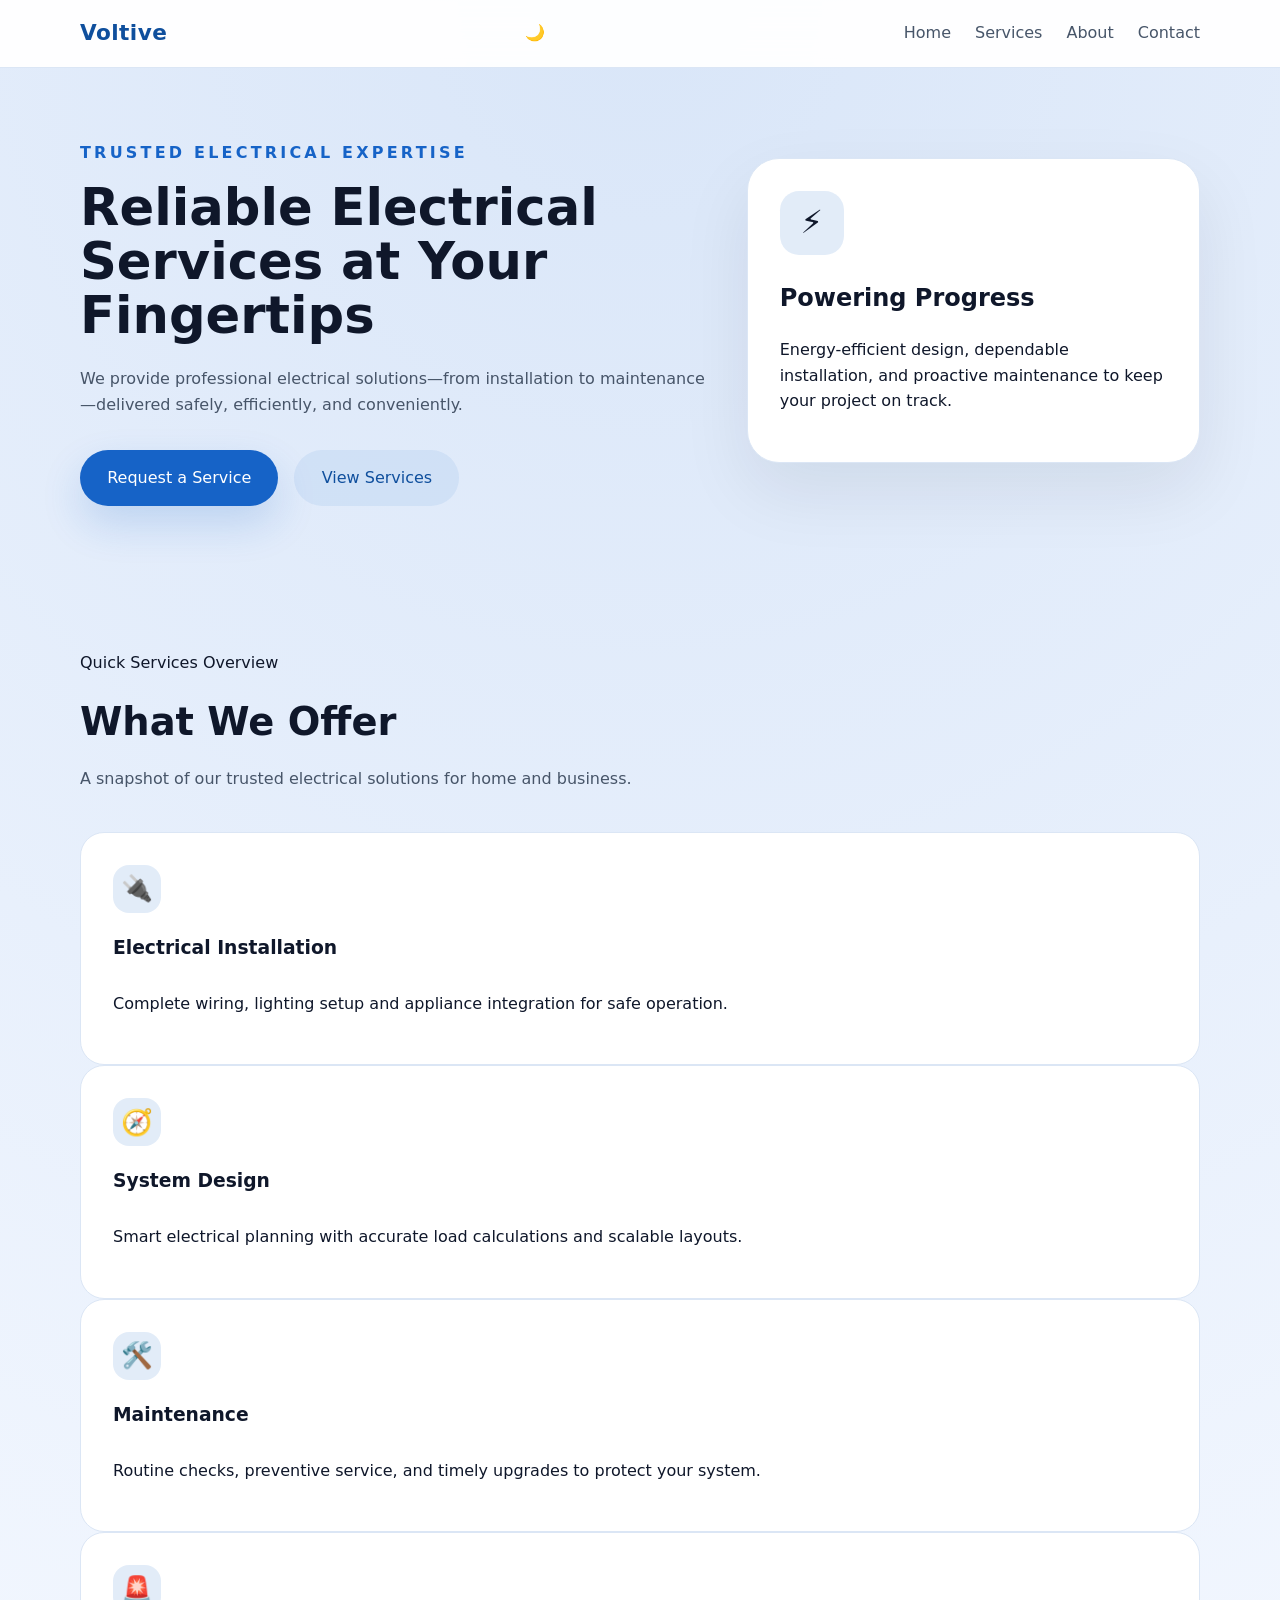
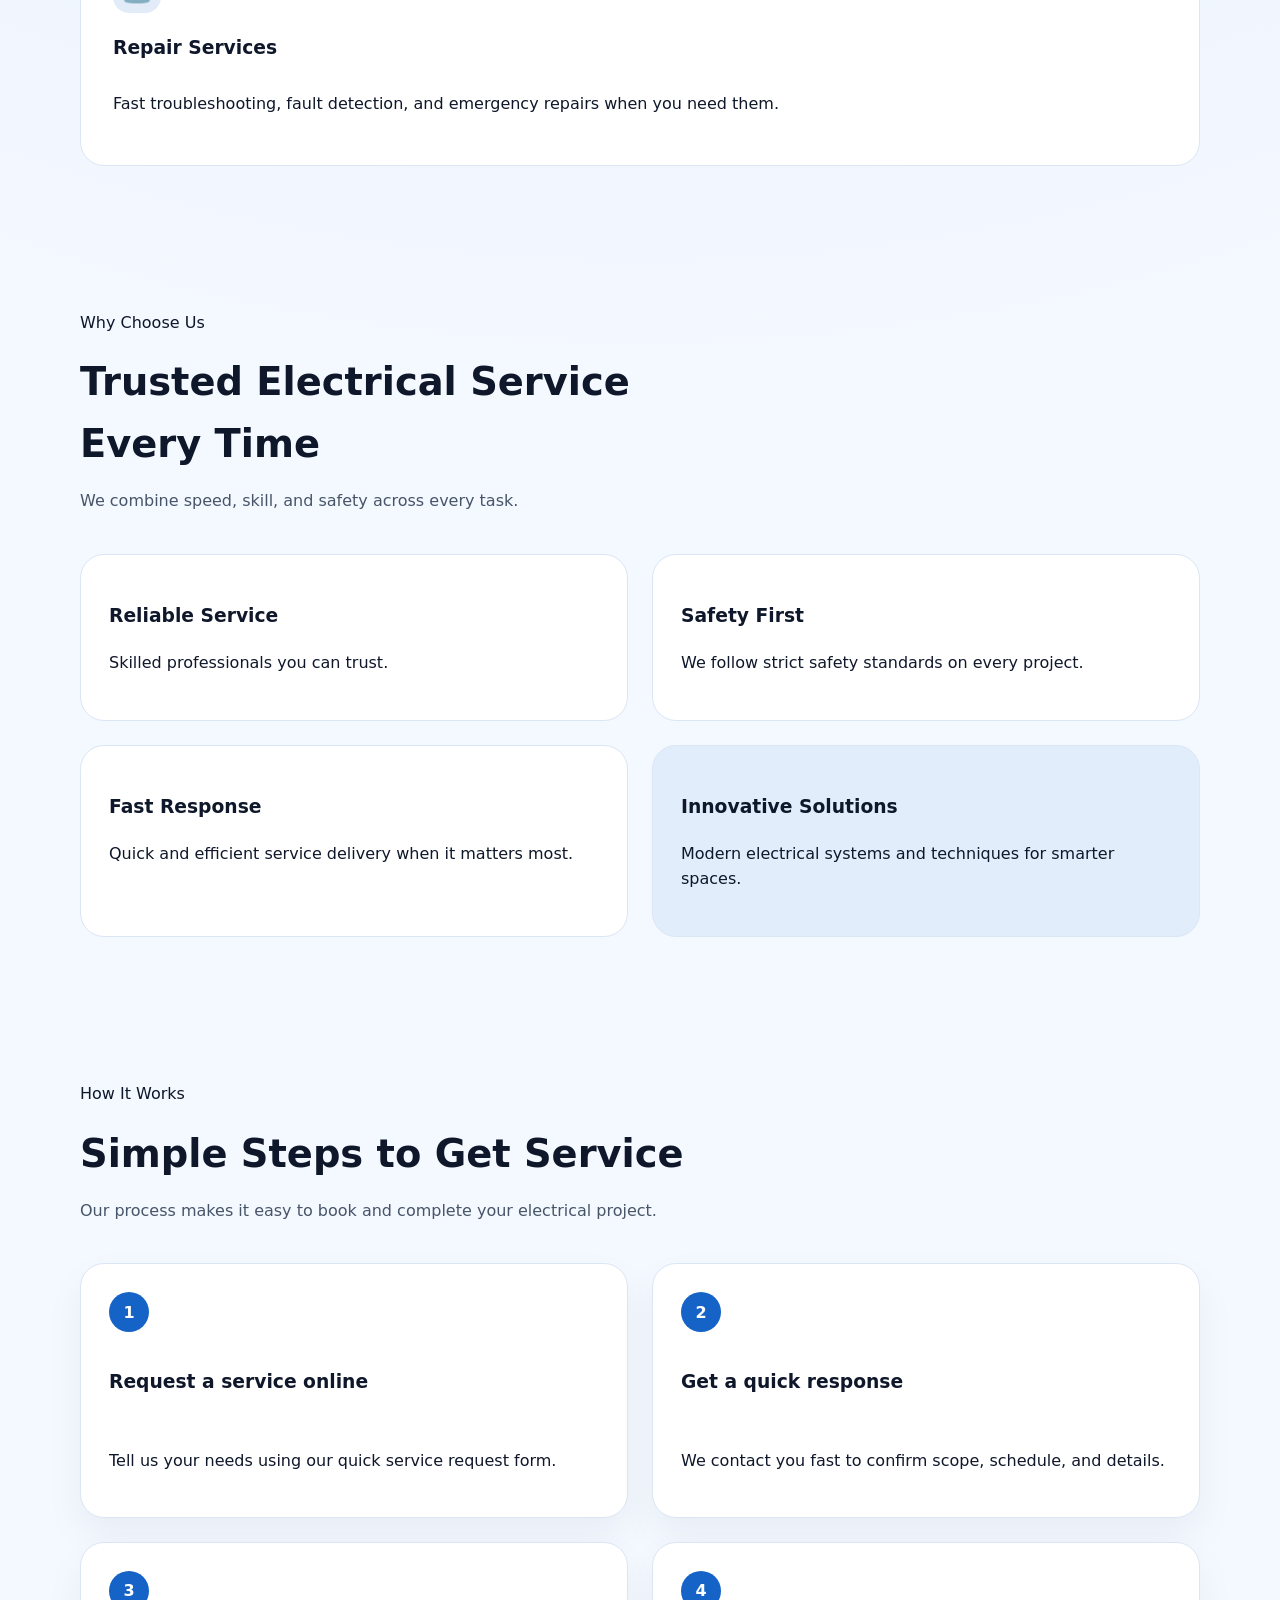
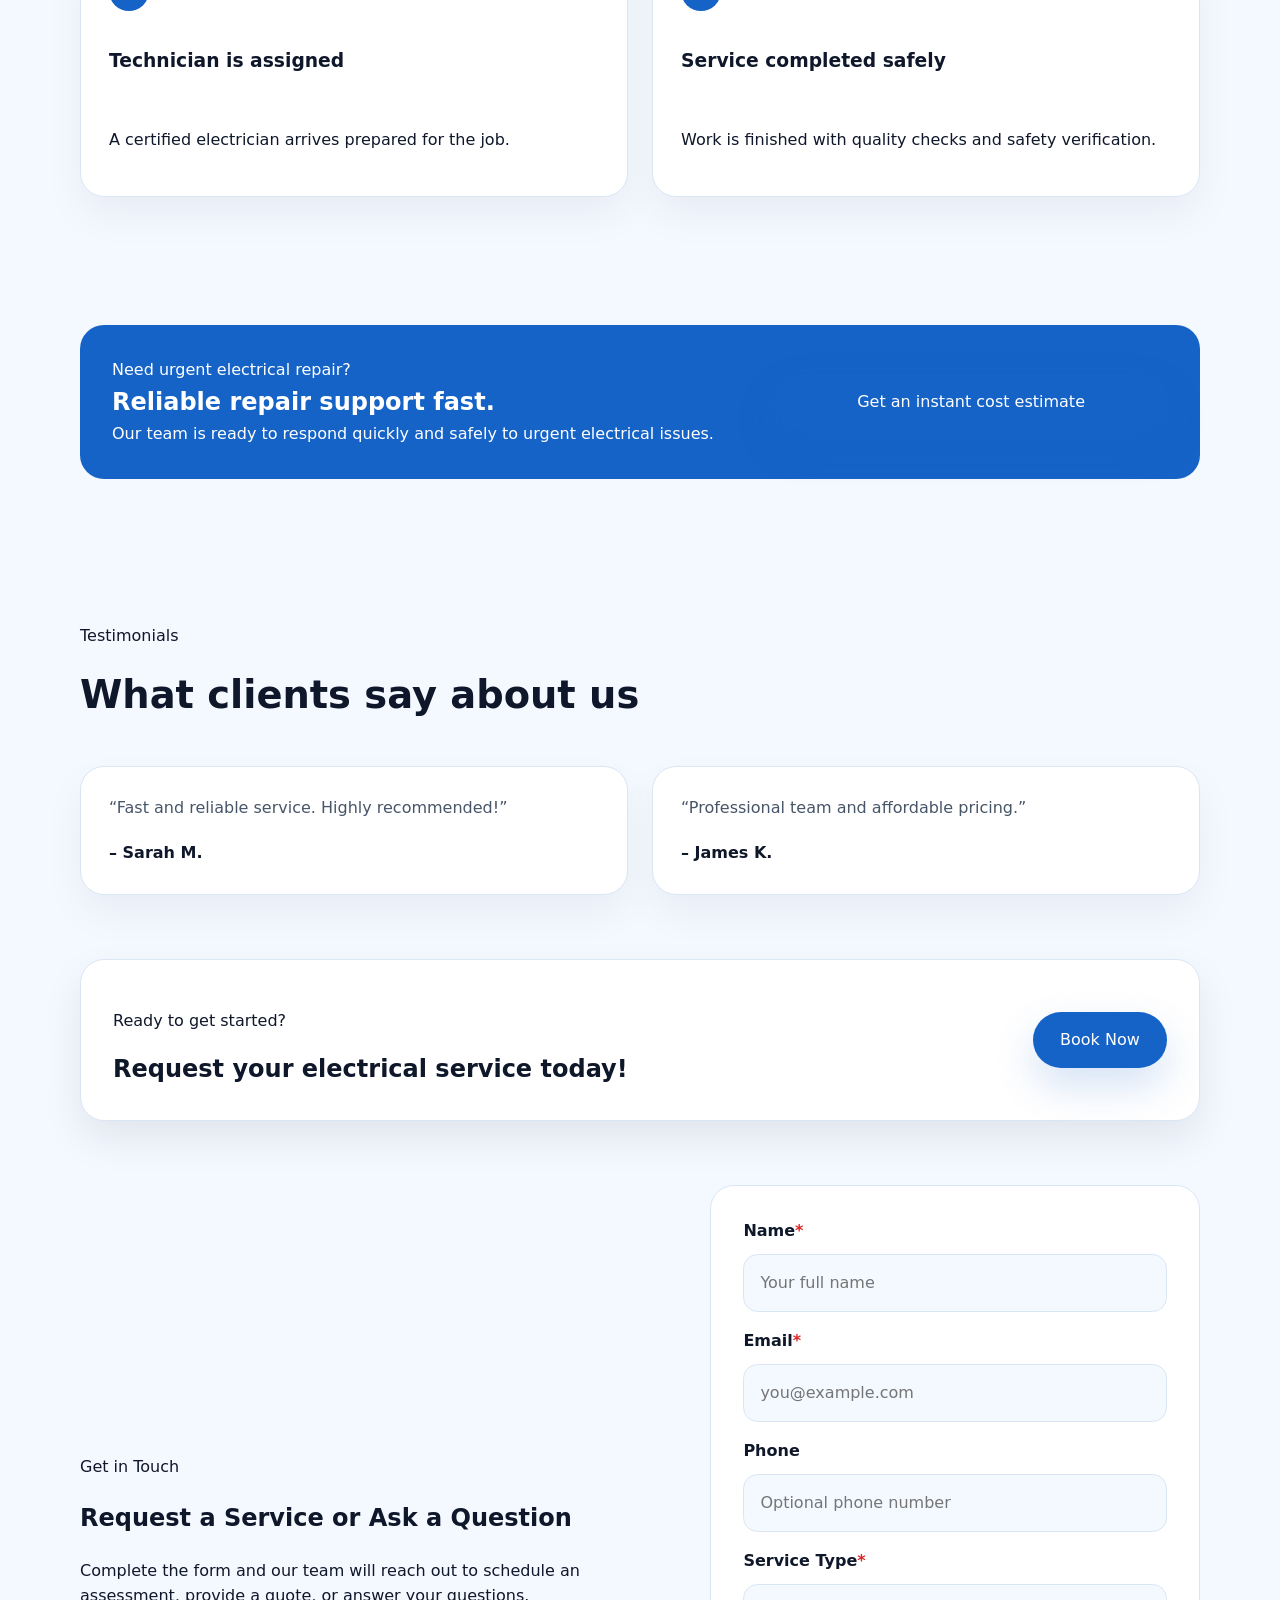
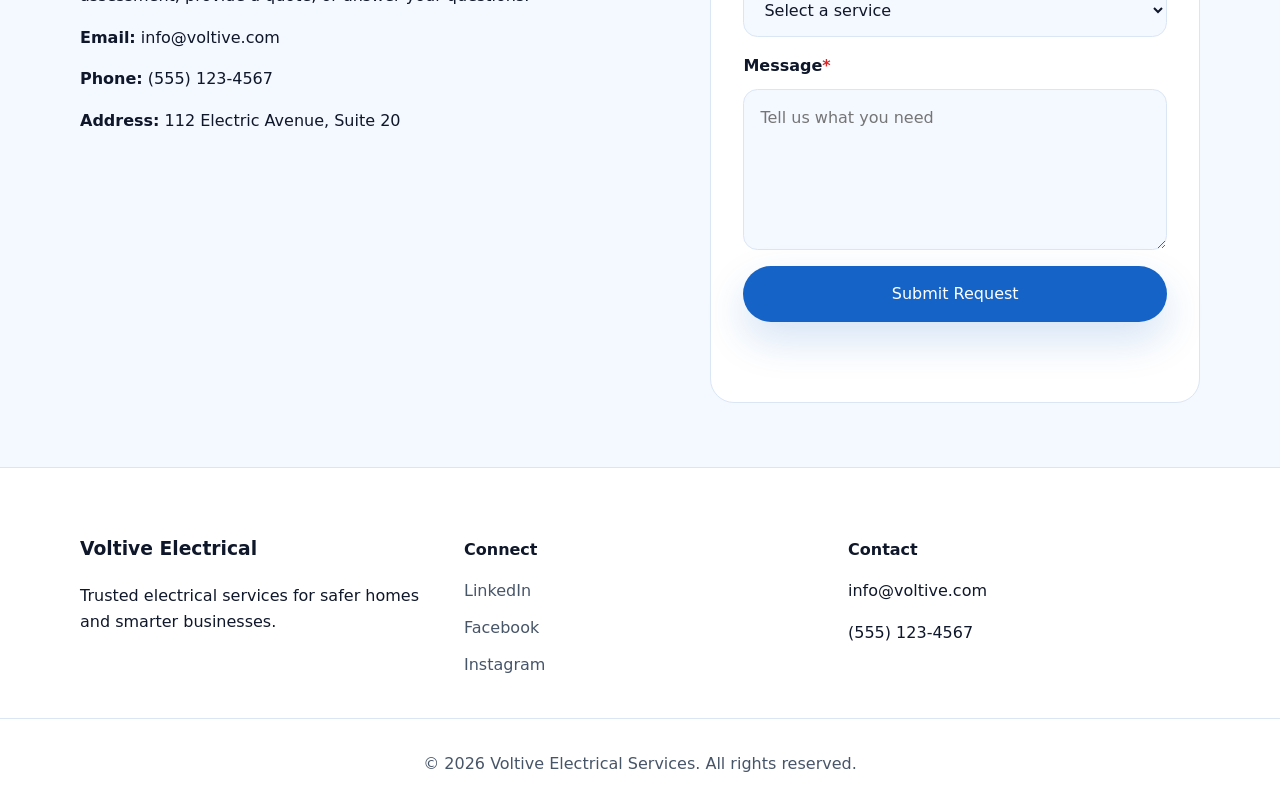
==== index.html @ a4b1122a "Add files via upload" ====
<!DOCTYPE html>
<html lang="en">
<head>
  <meta charset="UTF-8" />
  <meta name="viewport" content="width=device-width, initial-scale=1.0" />
  <title>Voltive Electrical Services</title>
  <link rel="stylesheet" href="styles.css" />
</head>
<body>
  <header class="site-header" id="home">
    <div class="container header-inner">
      <a href="#home" class="brand">Voltive</a>
      <button class="theme-toggle" id="themeToggle" aria-label="Toggle theme">🌙</button>
      <button class="menu-toggle" id="mobileMenuToggle" aria-label="Open navigation">
        <span></span><span></span><span></span>
      </button>
      <nav class="site-nav" id="siteNav">
        <a href="index.html#home">Home</a>
        <a href="services.html">Services</a>
        <a href="about.html">About</a>
        <a href="index.html#contact">Contact</a>
      </nav>
    </div>
  </header>

  <main>
    <section class="hero section" aria-labelledby="hero-title">
      <div class="container hero-grid">
        <div class="hero-copy">
          <p class="eyebrow">Trusted Electrical Expertise</p>
          <h1 id="hero-title">Reliable Electrical Services at Your Fingertips</h1>
          <p>We provide professional electrical solutions—from installation to maintenance—delivered safely, efficiently, and conveniently.</p>
          <div class="hero-actions">
            <a class="button primary" href="#contact">Request a Service</a>
            <a class="button secondary" href="services.html">View Services</a>
          </div>
        </div>
        <div class="hero-visual">
          <div class="hero-card">
            <div class="hero-icon">⚡</div>
            <h2>Powering Progress</h2>
            <p>Energy-efficient design, dependable installation, and proactive maintenance to keep your project on track.</p>
          </div>
        </div>
      </div>
    </section>

    <section class="section quick-services" aria-labelledby="quick-services-title">
      <div class="container">
        <div class="section-header">
          <p class="eyebrow">Quick Services Overview</p>
          <h2 id="quick-services-title">What We Offer</h2>
          <p class="section-intro">A snapshot of our trusted electrical solutions for home and business.</p>
        </div>
        <div class="service-grid">
          <article class="service-card">
            <div class="service-icon">🔌</div>
            <h3>Electrical Installation</h3>
            <p>Complete wiring, lighting setup and appliance integration for safe operation.</p>
          </article>
          <article class="service-card">
            <div class="service-icon">🧭</div>
            <h3>System Design</h3>
            <p>Smart electrical planning with accurate load calculations and scalable layouts.</p>
          </article>
          <article class="service-card">
            <div class="service-icon">🛠️</div>
            <h3>Maintenance</h3>
            <p>Routine checks, preventive service, and timely upgrades to protect your system.</p>
          </article>
          <article class="service-card">
            <div class="service-icon">🚨</div>
            <h3>Repair Services</h3>
            <p>Fast troubleshooting, fault detection, and emergency repairs when you need them.</p>
          </article>
        </div>
      </div>
    </section>

    <section class="section why-choose" aria-labelledby="why-choose-title">
      <div class="container">
        <div class="section-header">
          <p class="eyebrow">Why Choose Us</p>
          <h2 id="why-choose-title">Trusted Electrical Service Every Time</h2>
          <p class="section-intro">We combine speed, skill, and safety across every task.</p>
        </div>
        <div class="choose-grid">
          <article class="feature-card">
            <h3>Reliable Service</h3>
            <p>Skilled professionals you can trust.</p>
          </article>
          <article class="feature-card">
            <h3>Safety First</h3>
            <p>We follow strict safety standards on every project.</p>
          </article>
          <article class="feature-card">
            <h3>Fast Response</h3>
            <p>Quick and efficient service delivery when it matters most.</p>
          </article>
          <article class="feature-card feature-card-alt">
            <h3>Innovative Solutions</h3>
            <p>Modern electrical systems and techniques for smarter spaces.</p>
          </article>
        </div>
      </div>
    </section>

    <section class="section how-it-works" aria-labelledby="how-it-works-title">
      <div class="container">
        <div class="section-header">
          <p class="eyebrow">How It Works</p>
          <h2 id="how-it-works-title">Simple Steps to Get Service</h2>
          <p class="section-intro">Our process makes it easy to book and complete your electrical project.</p>
        </div>
        <div class="steps-grid">
          <article class="step-card">
            <span class="step-number">1</span>
            <h3>Request a service online</h3>
            <p>Tell us your needs using our quick service request form.</p>
          </article>
          <article class="step-card">
            <span class="step-number">2</span>
            <h3>Get a quick response</h3>
            <p>We contact you fast to confirm scope, schedule, and details.</p>
          </article>
          <article class="step-card">
            <span class="step-number">3</span>
            <h3>Technician is assigned</h3>
            <p>A certified electrician arrives prepared for the job.</p>
          </article>
          <article class="step-card">
            <span class="step-number">4</span>
            <h3>Service completed safely</h3>
            <p>Work is finished with quality checks and safety verification.</p>
          </article>
        </div>
      </div>
    </section>

    <section class="section spotlight" aria-labelledby="spotlight-title">
      <div class="container spotlight-panel">
        <div>
          <p class="eyebrow">Need urgent electrical repair?</p>
          <h2 id="spotlight-title">Reliable repair support fast.</h2>
          <p>Our team is ready to respond quickly and safely to urgent electrical issues.</p>
        </div>
        <a class="button primary" href="services.html#estimate">Get an instant cost estimate</a>
      </div>
    </section>

    <section class="section testimonials" aria-labelledby="testimonials-title">
      <div class="container">
        <div class="section-header">
          <p class="eyebrow">Testimonials</p>
          <h2 id="testimonials-title">What clients say about us</h2>
        </div>
        <div class="testimonial-grid">
          <article class="testimonial-card">
            <p>“Fast and reliable service. Highly recommended!”</p>
            <span>– Sarah M.</span>
          </article>
          <article class="testimonial-card">
            <p>“Professional team and affordable pricing.”</p>
            <span>– James K.</span>
          </article>
        </div>
      </div>
    </section>

    <section class="section cta-banner" aria-labelledby="cta-title">
      <div class="container cta-card">
        <div>
          <p class="eyebrow">Ready to get started?</p>
          <h2 id="cta-title">Request your electrical service today!</h2>
        </div>
        <a class="button primary" href="#contact">Book Now</a>
      </div>
    </section>

    <section class="section contact" id="contact" aria-labelledby="contact-title">
      <div class="container contact-grid">
        <div class="contact-copy">
          <p class="eyebrow">Get in Touch</p>
          <h2 id="contact-title">Request a Service or Ask a Question</h2>
          <p>Complete the form and our team will reach out to schedule an assessment, provide a quote, or answer your questions.</p>
          <div class="contact-info-panel">
            <p><strong>Email:</strong> info@voltive.com</p>
            <p><strong>Phone:</strong> (555) 123-4567</p>
            <p><strong>Address:</strong> 112 Electric Avenue, Suite 20</p>
          </div>
        </div>
        <form class="contact-form" id="serviceForm" novalidate>
          <div class="form-group">
            <label for="name">Name<span>*</span></label>
            <input type="text" id="name" name="name" placeholder="Your full name" required />
          </div>
          <div class="form-group">
            <label for="email">Email<span>*</span></label>
            <input type="email" id="email" name="email" placeholder="you@example.com" required />
          </div>
          <div class="form-group">
            <label for="phone">Phone</label>
            <input type="tel" id="phone" name="phone" placeholder="Optional phone number" />
          </div>
          <div class="form-group">
            <label for="service">Service Type<span>*</span></label>
            <select id="service" name="service" required>
              <option value="">Select a service</option>
              <option value="installation">Electrical Installation</option>
              <option value="design">System Design</option>
              <option value="maintenance">Maintenance</option>
              <option value="repair">Repair Services</option>
            </select>
          </div>
          <div class="form-group">
            <label for="message">Message<span>*</span></label>
            <textarea id="message" name="message" rows="5" placeholder="Tell us what you need" required></textarea>
          </div>
          <button class="button primary" type="submit">Submit Request</button>
          <div class="form-feedback" id="formFeedback" aria-live="polite"></div>
        </form>
      </div>
    </section>
  </main>

  <footer class="site-footer">
    <div class="container footer-grid">
      <div>
        <h3>Voltive Electrical</h3>
        <p>Trusted electrical services for safer homes and smarter businesses.</p>
      </div>
      <div>
        <h4>Connect</h4>
        <p class="social-links">
          <a href="#">LinkedIn</a>
          <a href="#">Facebook</a>
          <a href="#">Instagram</a>
        </p>
      </div>
      <div>
        <h4>Contact</h4>
        <p>info@voltive.com</p>
        <p>(555) 123-4567</p>
      </div>
    </div>
    <div class="footer-bar">
      <p>© 2026 Voltive Electrical Services. All rights reserved.</p>
    </div>
  </footer>

  <script src="script.js"></script>
</body>
</html>
---- styles.css ----
:root {
  --bg: #f4f8ff;
  --surface: #ffffff;
  --text: #0f172a;
  --text-secondary: #475569;
  --brand: #1663c7;
  --brand-dark: #0f4f9d;
  --border: #dbe6f5;
  --shadow: rgba(15, 23, 42, 0.08);
  --accent: #0284c7;
  --danger: #dc2626;
  --success: #16a34a;
}

[data-theme="dark"] {
  --bg: #061426;
  --surface: #0f172a;
  --text: #e2e8f0;
  --text-secondary: #94a3b8;
  --brand: #60a5fa;
  --brand-dark: #1e40af;
  --border: rgba(148, 163, 184, 0.2);
  --shadow: rgba(0, 0, 0, 0.35);
  --accent: #38bdf8;
}

* {
  box-sizing: border-box;
}

html {
  scroll-behavior: smooth;
}

body {
  margin: 0;
  font-family: Inter, system-ui, -apple-system, BlinkMacSystemFont, "Segoe UI", sans-serif;
  background: radial-gradient(circle at top, rgba(22, 99, 199, 0.12), transparent 35%), var(--bg);
  color: var(--text);
  line-height: 1.6;
}

img {
  max-width: 100%;
  display: block;
}

button,
input,
select,
textarea {
  font: inherit;
}

a {
  color: inherit;
  text-decoration: none;
}

.container {
  width: min(1120px, calc(100% - 2rem));
  margin: 0 auto;
}

.section {
  padding: 4rem 0;
}

.site-header {
  position: sticky;
  top: 0;
  z-index: 20;
  background: rgba(255, 255, 255, 0.95);
  border-bottom: 1px solid var(--border);
  backdrop-filter: blur(14px);
}

[data-theme="dark"] .site-header {
  background: rgba(5, 18, 39, 0.95);
}

.header-inner {
  display: flex;
  align-items: center;
  justify-content: space-between;
  gap: 1rem;
  padding: 1rem 0;
}

.brand {
  font-size: 1.35rem;
  font-weight: 700;
  letter-spacing: 0.02em;
  color: var(--brand-dark);
}

.theme-toggle,
.menu-toggle {
  border: none;
  background: transparent;
  color: var(--text);
  cursor: pointer;
}

.menu-toggle {
  display: none;
  flex-direction: column;
  justify-content: space-between;
  width: 1.35rem;
  height: 1.1rem;
}

.menu-toggle span {
  display: block;
  height: 0.18rem;
  border-radius: 999px;
  background: var(--text);
}

.site-nav {
  display: flex;
  align-items: center;
  gap: 1.5rem;
}

.site-nav a {
  color: var(--text-secondary);
  font-weight: 500;
  transition: color 0.25s ease;
}

.site-nav a:hover,
.site-nav a:focus-visible {
  color: var(--brand);
}

.hero {
  padding-top: 3rem;
}

.hero-grid {
  display: grid;
  grid-template-columns: 1.4fr 1fr;
  gap: 2rem;
  align-items: center;
}

.hero-copy .eyebrow {
  text-transform: uppercase;
  letter-spacing: 0.2em;
  font-weight: 700;
  color: var(--brand);
  margin-bottom: 1rem;
}

.hero-copy h1 {
  margin: 0;
  font-size: clamp(2.4rem, 4vw, 3.8rem);
  line-height: 1.05;
}

.hero-copy p {
  max-width: 40rem;
  margin-top: 1.5rem;
  color: var(--text-secondary);
}

.hero-actions {
  display: flex;
  flex-wrap: wrap;
  gap: 1rem;
  margin-top: 2rem;
}

.button {
  display: inline-flex;
  align-items: center;
  justify-content: center;
  border: none;
  border-radius: 999px;
  padding: 0.95rem 1.7rem;
  cursor: pointer;
  transition: transform 0.2s ease, box-shadow 0.2s ease, background-color 0.2s ease;
}

.button:hover,
.button:focus-visible {
  transform: translateY(-1px);
}

.button.primary {
  color: #ffffff;
  background: var(--brand);
  box-shadow: 0 18px 40px rgba(22, 99, 199, 0.18);
}

.button.secondary {
  color: var(--brand-dark);
  background: rgba(22, 99, 199, 0.08);
}

.hero-visual {
  display: flex;
  justify-content: flex-end;
}

.hero-card {
  background: var(--surface);
  border: 1px solid var(--border);
  box-shadow: 0 28px 70px var(--shadow);
  border-radius: 2rem;
  padding: 2rem;
}

.hero-icon {
  width: 4rem;
  height: 4rem;
  border-radius: 1.2rem;
  display: grid;
  place-items: center;
  background: rgba(22, 99, 199, 0.12);
  font-size: 2rem;
  margin-bottom: 1.5rem;
}

.section-header {
  max-width: 40rem;
  margin-bottom: 2.5rem;
}

.section-header h2 {
  margin: 0.75rem 0 0;
  font-size: clamp(2rem, 3vw, 2.8rem);
}

.services .service-grid {
  display: grid;
  grid-template-columns: repeat(2, minmax(0, 1fr));
  gap: 1.5rem;
}

.service-card {
  background: var(--surface);
  border: 1px solid var(--border);
  border-radius: 1.5rem;
  padding: 2rem;
  display: flex;
  flex-direction: column;
  min-height: 100%;
  transition: transform 0.25s ease, border-color 0.25s ease, box-shadow 0.25s ease;
}

.service-card:hover {
  transform: translateY(-6px);
  border-color: rgba(22, 99, 199, 0.24);
  box-shadow: 0 24px 60px rgba(22, 99, 199, 0.11);
}

.service-card ul {
  margin: 1rem 0 1.1rem;
  padding-left: 1.2rem;
  color: var(--text-secondary);
}

.service-card li {
  margin-bottom: 0.55rem;
}

.service-price {
  margin-top: auto;
  color: var(--brand);
  font-weight: 700;
}

.service-action {
  margin-top: 1.25rem;
  width: fit-content;
}

.service-icon {
  width: 3rem;
  height: 3rem;
  display: grid;
  place-items: center;
  border-radius: 1rem;
  background: rgba(22, 99, 199, 0.12);
  font-size: 1.6rem;
  margin-bottom: 1.25rem;
}

.estimate-panel {
  margin-top: 3rem;
  padding: 2rem;
  background: var(--surface);
  border: 1px solid var(--border);
  border-radius: 1.5rem;
  box-shadow: 0 24px 60px var(--shadow);
}

.estimate-header p {
  color: var(--text-secondary);
  max-width: 40rem;
}

.estimate-grid {
  display: grid;
  grid-template-columns: repeat(2, minmax(0, 1fr));
  gap: 1rem;
}

.checkbox-group label {
  display: inline-flex;
  align-items: center;
  gap: 0.75rem;
  font-weight: 600;
  color: var(--text-secondary);
}

.checkbox-group input {
  width: auto;
  accent-color: var(--brand);
}

.estimate-actions {
  margin-top: 1.5rem;
}

.estimate-result {
  margin-top: 1.5rem;
  padding: 1.5rem;
  border-radius: 1.2rem;
  background: rgba(22, 99, 199, 0.08);
  border: 1px solid rgba(22, 99, 199, 0.18);
  display: flex;
  align-items: center;
  justify-content: space-between;
  gap: 1rem;
}

.result-label {
  margin: 0;
  color: var(--text-secondary);
  font-size: 0.95rem;
}

.result-value {
  margin: 0;
  font-size: 1.7rem;
  font-weight: 700;
  color: var(--brand-dark);
}

.estimate-disclaimer {
  margin-top: 0.85rem;
  color: var(--text-secondary);
  font-size: 0.95rem;
}

.section-intro {
  margin-top: 0.85rem;
  max-width: 44rem;
  color: var(--text-secondary);
}

.service-card,
.feature-card,
.hero-card,
.about-copy,
.contact-copy {
  opacity: 0;
  transform: translateY(24px);
  transition: opacity 0.6s ease, transform 0.6s ease;
}

.visible {
  opacity: 1;
  transform: translateY(0);
}

.service-card h3 {
  margin: 0 0 0.75rem;
}

.about-grid,
.contact-grid {
  display: grid;
  grid-template-columns: 1.1fr 0.9fr;
  gap: 2rem;
  align-items: center;
}

.overview-grid {
  display: grid;
  grid-template-columns: repeat(2, minmax(0, 1fr));
  gap: 1.5rem;
  margin-top: 2rem;
}

.overview-card {
  padding: 2rem;
  border-radius: 1.5rem;
  background: var(--surface);
  border: 1px solid var(--border);
  box-shadow: 0 18px 40px rgba(15, 23, 42, 0.06);
}

.overview-card h3 {
  margin-top: 0;
}

.overview-card p {
  color: var(--text-secondary);
  margin-bottom: 1.5rem;
}

.choose-grid,
.steps-grid,
.testimonial-grid {
  display: grid;
  grid-template-columns: repeat(2, minmax(0, 1fr));
  gap: 1.5rem;
  margin-top: 2rem;
}

.step-card,
.testimonial-card {
  background: var(--surface);
  border: 1px solid var(--border);
  border-radius: 1.5rem;
  padding: 1.75rem;
  box-shadow: 0 18px 40px rgba(15, 23, 42, 0.05);
}

.step-card {
  display: flex;
  flex-direction: column;
  gap: 1rem;
}

.step-number {
  display: inline-flex;
  align-items: center;
  justify-content: center;
  width: 2.5rem;
  height: 2.5rem;
  border-radius: 999px;
  background: var(--brand);
  color: #ffffff;
  font-weight: 700;
}

.testimonial-card p {
  margin: 0 0 1.25rem;
  color: var(--text-secondary);
}

.testimonial-card span {
  font-weight: 700;
  color: var(--text);
}

.spotlight-panel {
  display: grid;
  grid-template-columns: 1.6fr 1fr;
  gap: 2rem;
  align-items: center;
  padding: 2rem;
  background: var(--brand);
  color: #ffffff;
  border-radius: 1.5rem;
}

.spotlight-panel p,
.spotlight-panel h2 {
  margin: 0;
}

.cta-banner {
  padding: 0;
}

.cta-card {
  display: flex;
  align-items: center;
  justify-content: space-between;
  gap: 1.5rem;
  padding: 2rem;
  background: var(--surface);
  border: 1px solid var(--border);
  border-radius: 1.5rem;
  box-shadow: 0 18px 40px rgba(15, 23, 42, 0.08);
}

.cta-card h2 {
  margin: 0;
}

@media (max-width: 900px) {
  .choose-grid,
  .steps-grid,
  .testimonial-grid,
  .spotlight-panel,
  .cta-card {
    grid-template-columns: 1fr;
  }
}

.about-copy .values-list {
  display: grid;
  gap: 1rem;
  margin-top: 2rem;
}

.about-copy .values-list div {
  background: rgba(22, 99, 199, 0.06);
  border-radius: 1rem;
  padding: 1rem 1.2rem;
}

.about-copy .values-list h3 {
  margin: 0 0 0.35rem;
}

.about-visual {
  display: grid;
  gap: 1rem;
}

.feature-card {
  padding: 1.75rem;
  border-radius: 1.5rem;
  background: var(--surface);
  border: 1px solid var(--border);
}

.feature-card-alt {
  background: rgba(22, 99, 199, 0.08);
}

.badge {
  display: inline-flex;
  align-items: center;
  gap: 0.5rem;
  padding: 0.55rem 0.9rem;
  border-radius: 999px;
  background: var(--brand);
  color: #ffffff;
  font-weight: 700;
  margin-bottom: 1rem;
}

.contact-form {
  display: grid;
  gap: 1rem;
  background: var(--surface);
  border: 1px solid var(--border);
  border-radius: 1.5rem;
  padding: 2rem;
}

.form-group {
  display: grid;
  gap: 0.65rem;
}

.form-group label {
  font-weight: 600;
}

.form-group label span {
  color: var(--danger);
}

input,
select,
textarea {
  width: 100%;
  border: 1px solid var(--border);
  border-radius: 0.9rem;
  padding: 0.95rem 1rem;
  background: var(--bg);
  color: var(--text);
  outline: none;
  transition: border-color 0.2s ease, box-shadow 0.2s ease;
}

input:focus,
select:focus,
textarea:focus {
  border-color: var(--brand);
  box-shadow: 0 0 0 4px rgba(22, 99, 199, 0.08);
}

.form-feedback {
  min-height: 2rem;
  color: var(--text-secondary);
  font-weight: 600;
}

.form-feedback.success {
  color: var(--success);
}

.form-feedback.error {
  color: var(--danger);
}

.site-footer {
  background: var(--surface);
  border-top: 1px solid var(--border);
}

.footer-grid {
  display: grid;
  grid-template-columns: repeat(3, minmax(0, 1fr));
  gap: 2rem;
  align-items: start;
  padding: 3rem 0 1.5rem;
}

.footer-grid h4 {
  margin-bottom: 1rem;
}

.social-links {
  display: flex;
  flex-direction: column;
  gap: 0.7rem;
}

.social-links a {
  color: var(--text-secondary);
}

.footer-bar {
  border-top: 1px solid var(--border);
  padding: 1rem 0;
  text-align: center;
  color: var(--text-secondary);
}

@media (max-width: 900px) {
  .hero-grid,
  .about-grid,
  .contact-grid {
    grid-template-columns: 1fr;
  }

  .service-grid {
    grid-template-columns: 1fr;
  }
}

@media (max-width: 780px) {
  .header-inner {
    align-items: center;
  }

  .site-nav {
    position: absolute;
    top: 100%;
    right: 0;
    left: 0;
    background: var(--surface);
    flex-direction: column;
    align-items: center;
    gap: 1rem;
    padding: 1.5rem 0 2rem;
    transform: translateY(-110%);
    opacity: 0;
    pointer-events: none;
    transition: transform 0.3s ease, opacity 0.3s ease;
  }

  .site-nav.open {
    transform: translateY(0);
    opacity: 1;
    pointer-events: auto;
  }

  .menu-toggle {
    display: flex;
  }
}

@media (max-width: 520px) {
  .hero-copy h1 {
    font-size: 2.4rem;
  }

  .footer-grid {
    grid-template-columns: 1fr;
  }
}
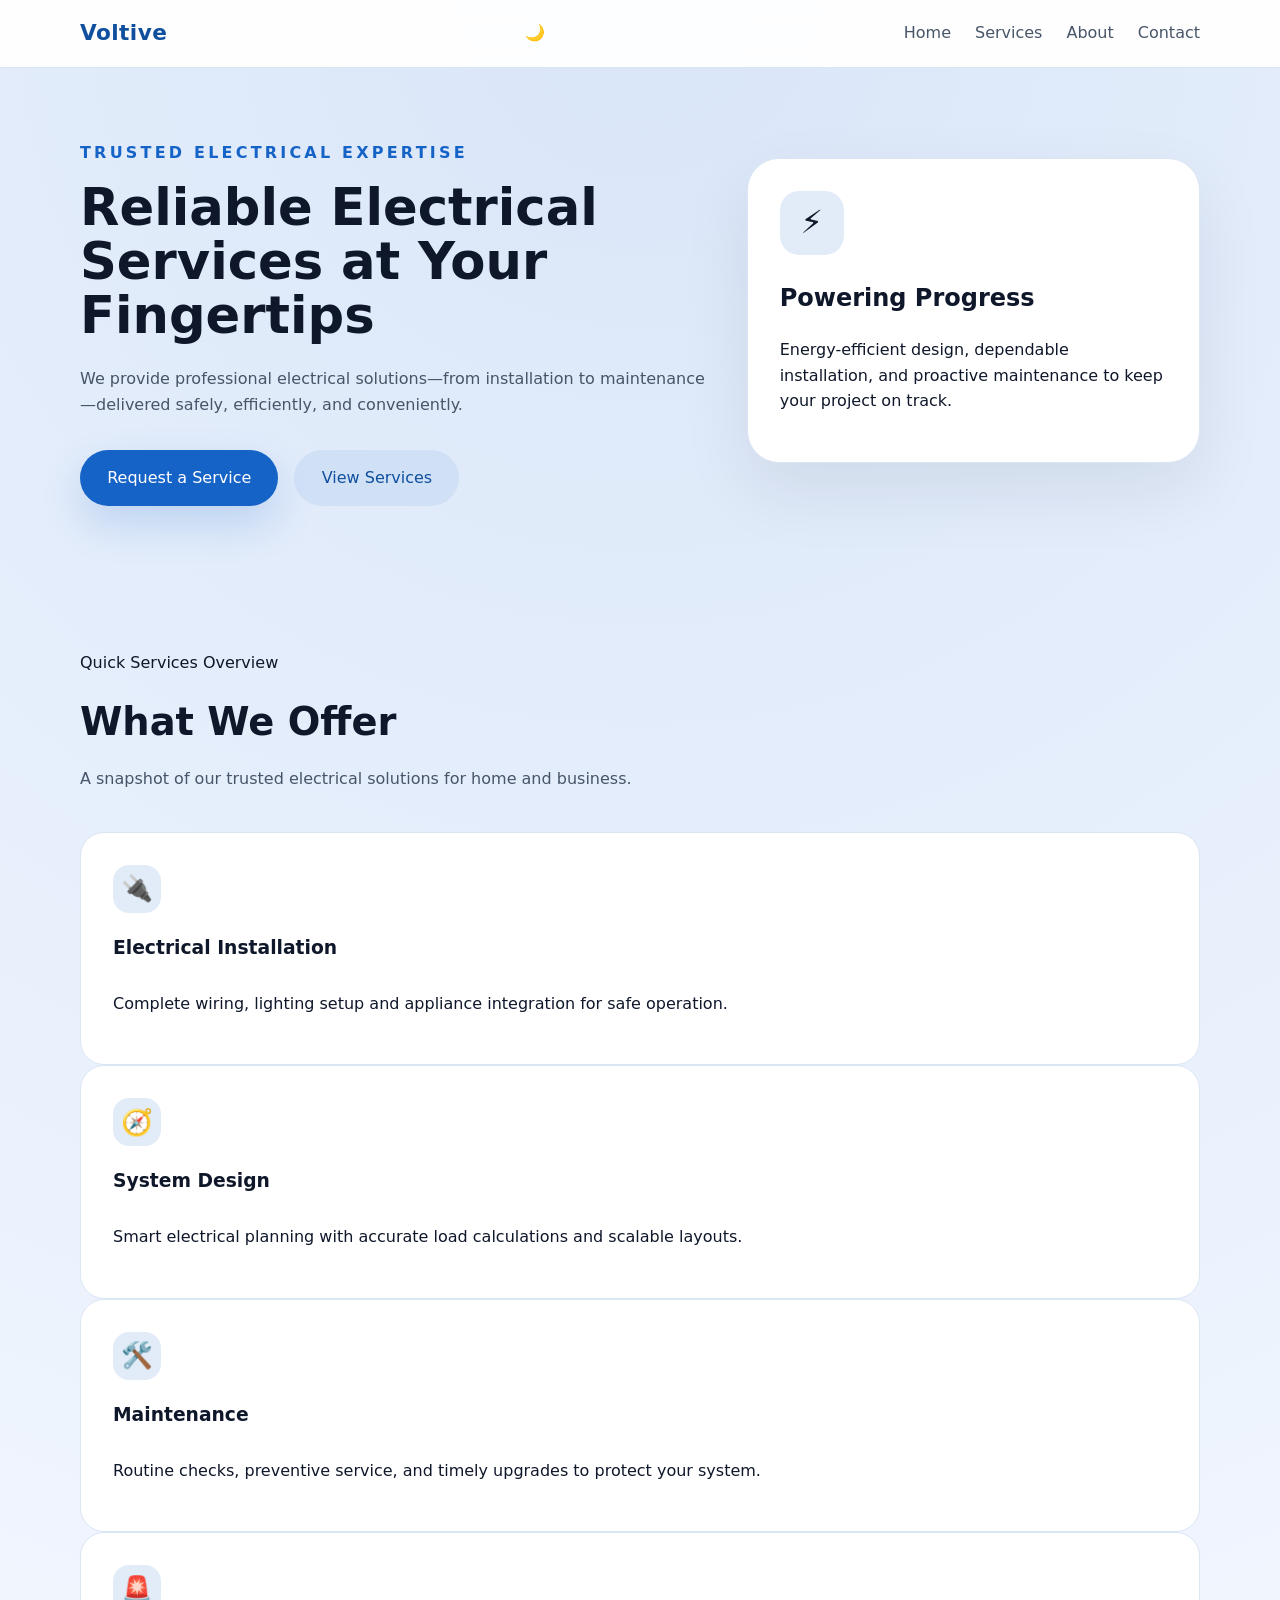
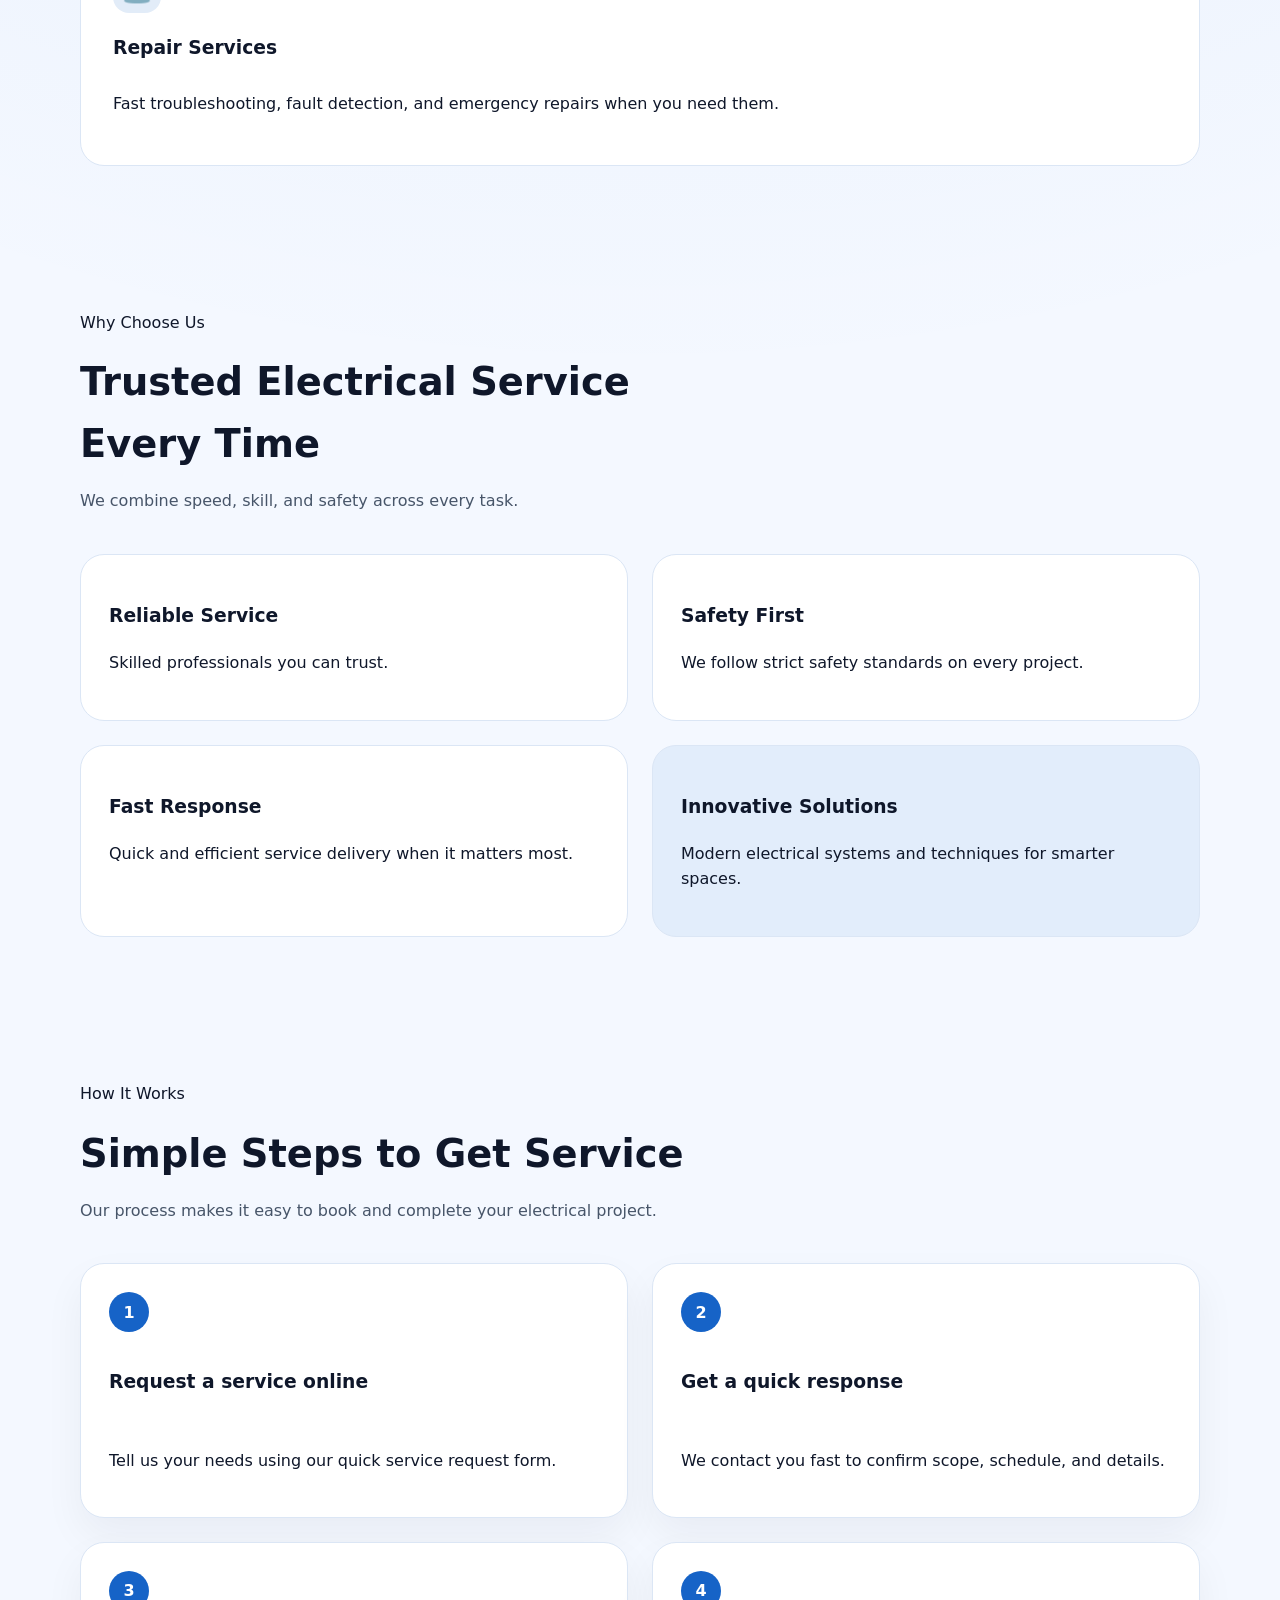
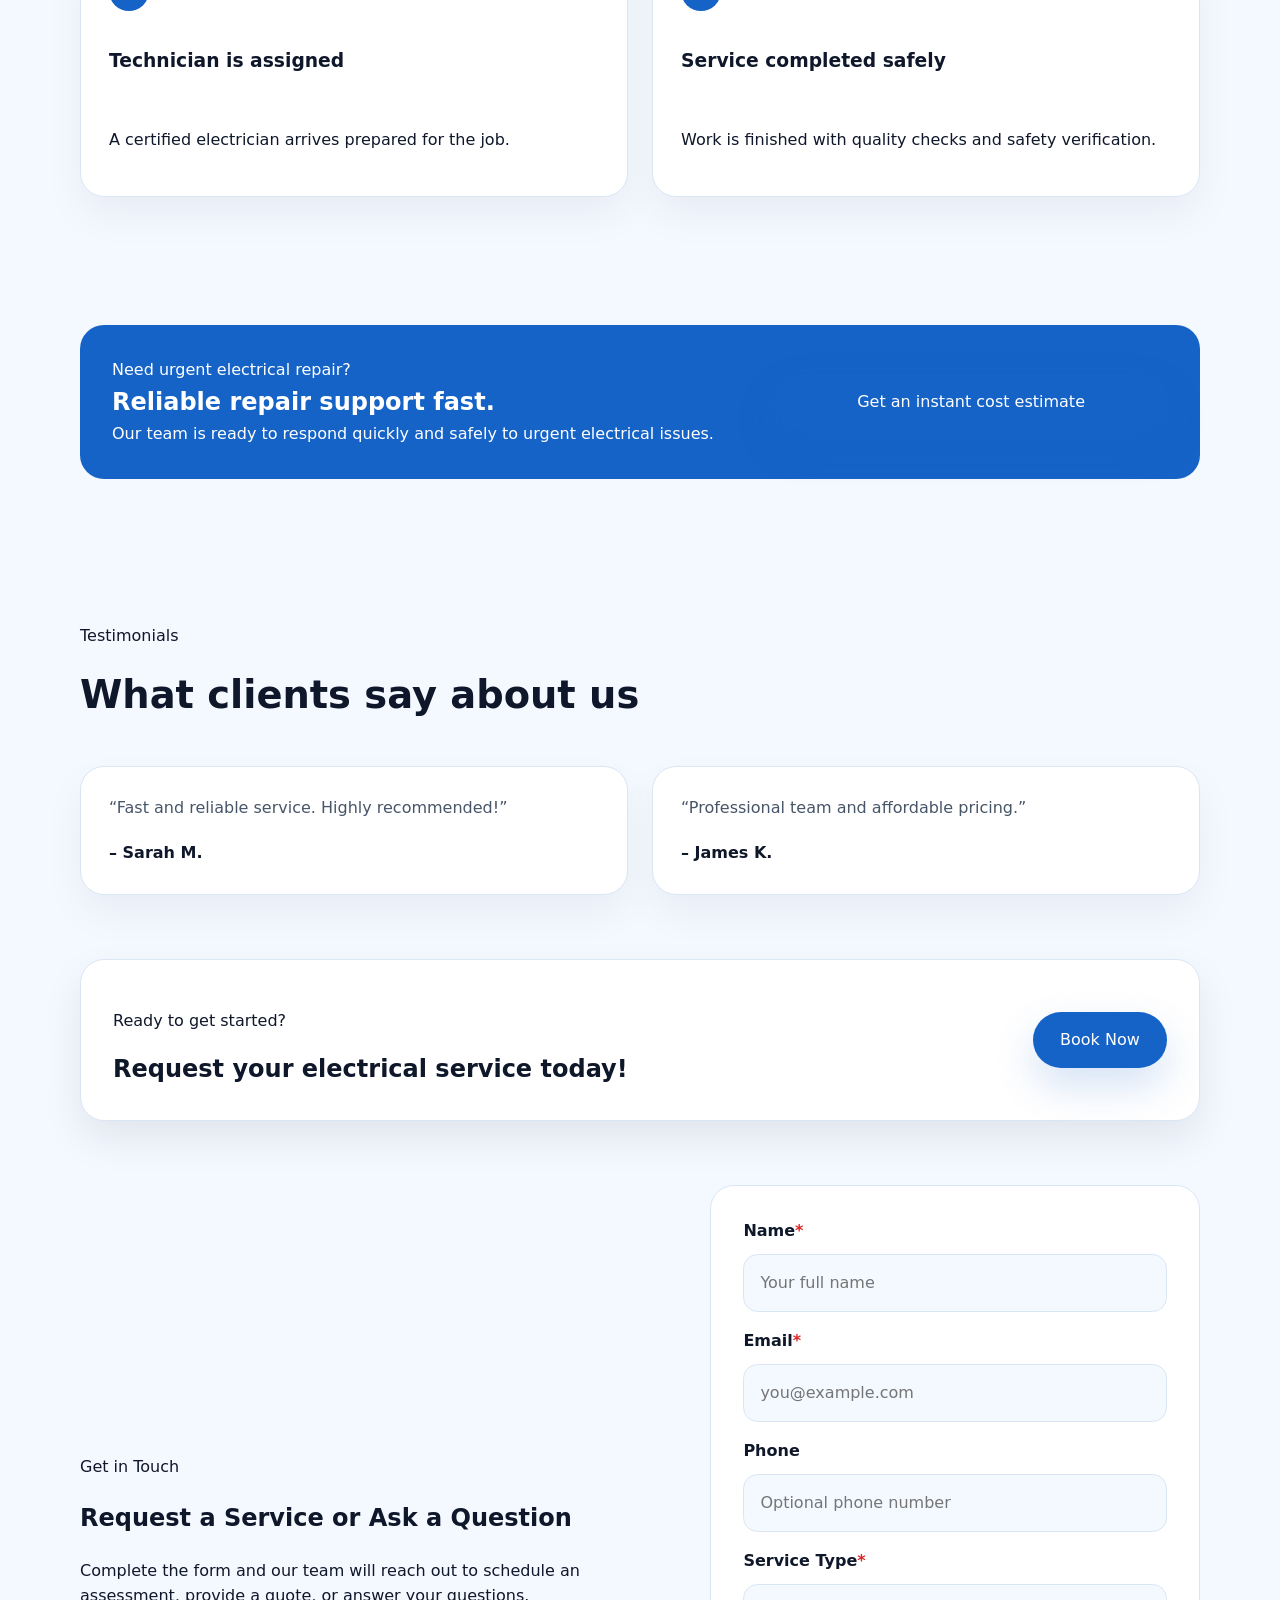
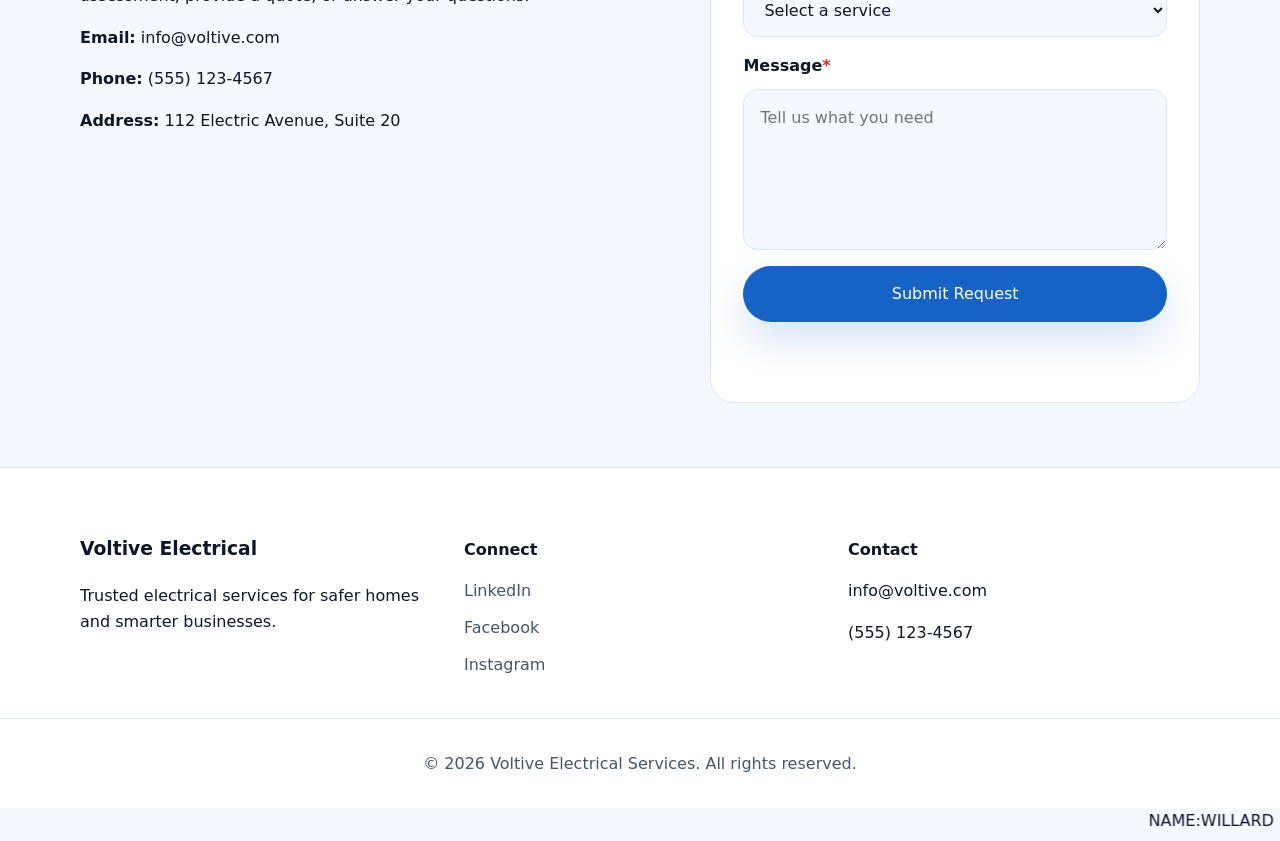
==== commit 60912ae2: "community connect main" ====
--- a/index.html
+++ b/index.html
@@ -251,3 +251,10 @@
   <script src="script.js"></script>
 </body>
 </html>
+<footer>
+        <marquee behavior="scroll" direction="left" scrollamount="5">
+           NAME:WILLARD MUNANGANDU |SIN NO:2504309387 |PROGRAMMING ELECTRICALAND ELECTRONICS ENGINEERING@ICUZAMBIA@ZRDC
+        </marquee>
+    </footer>
+</body>
+</html>
